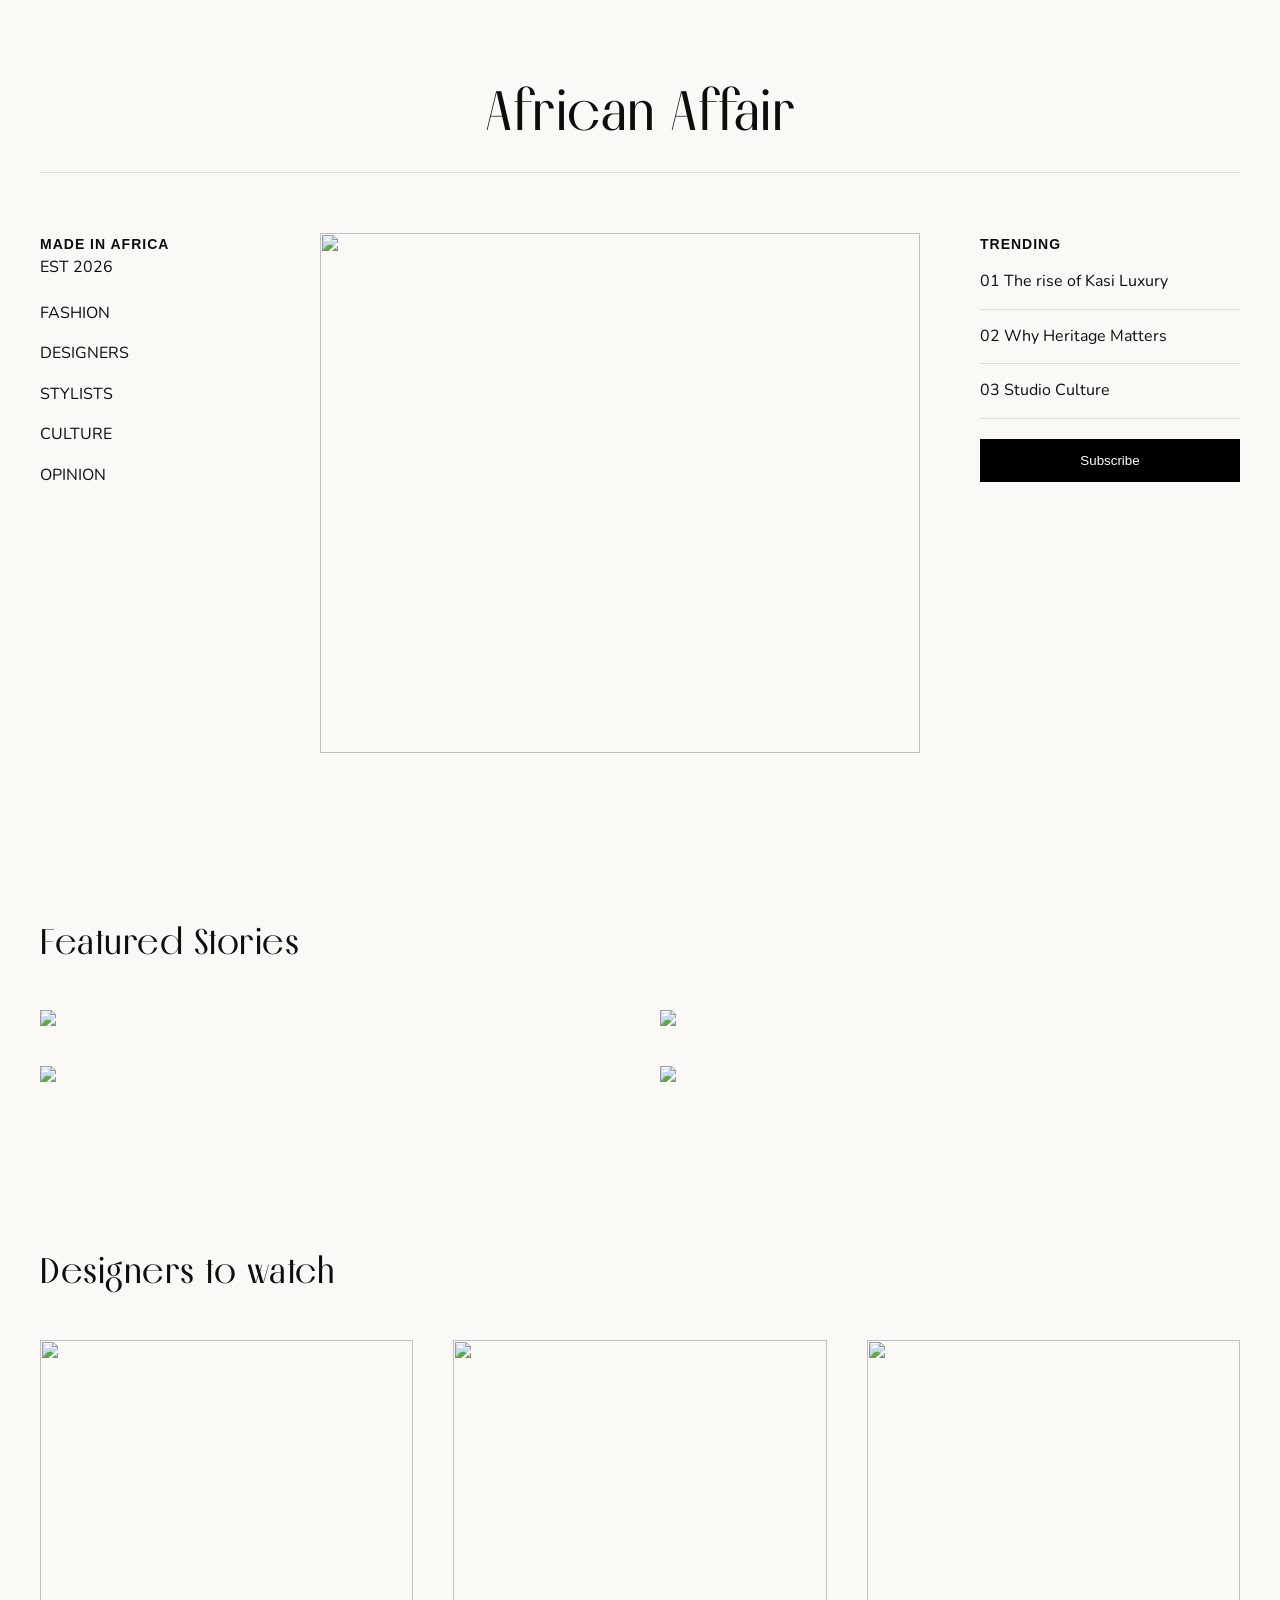
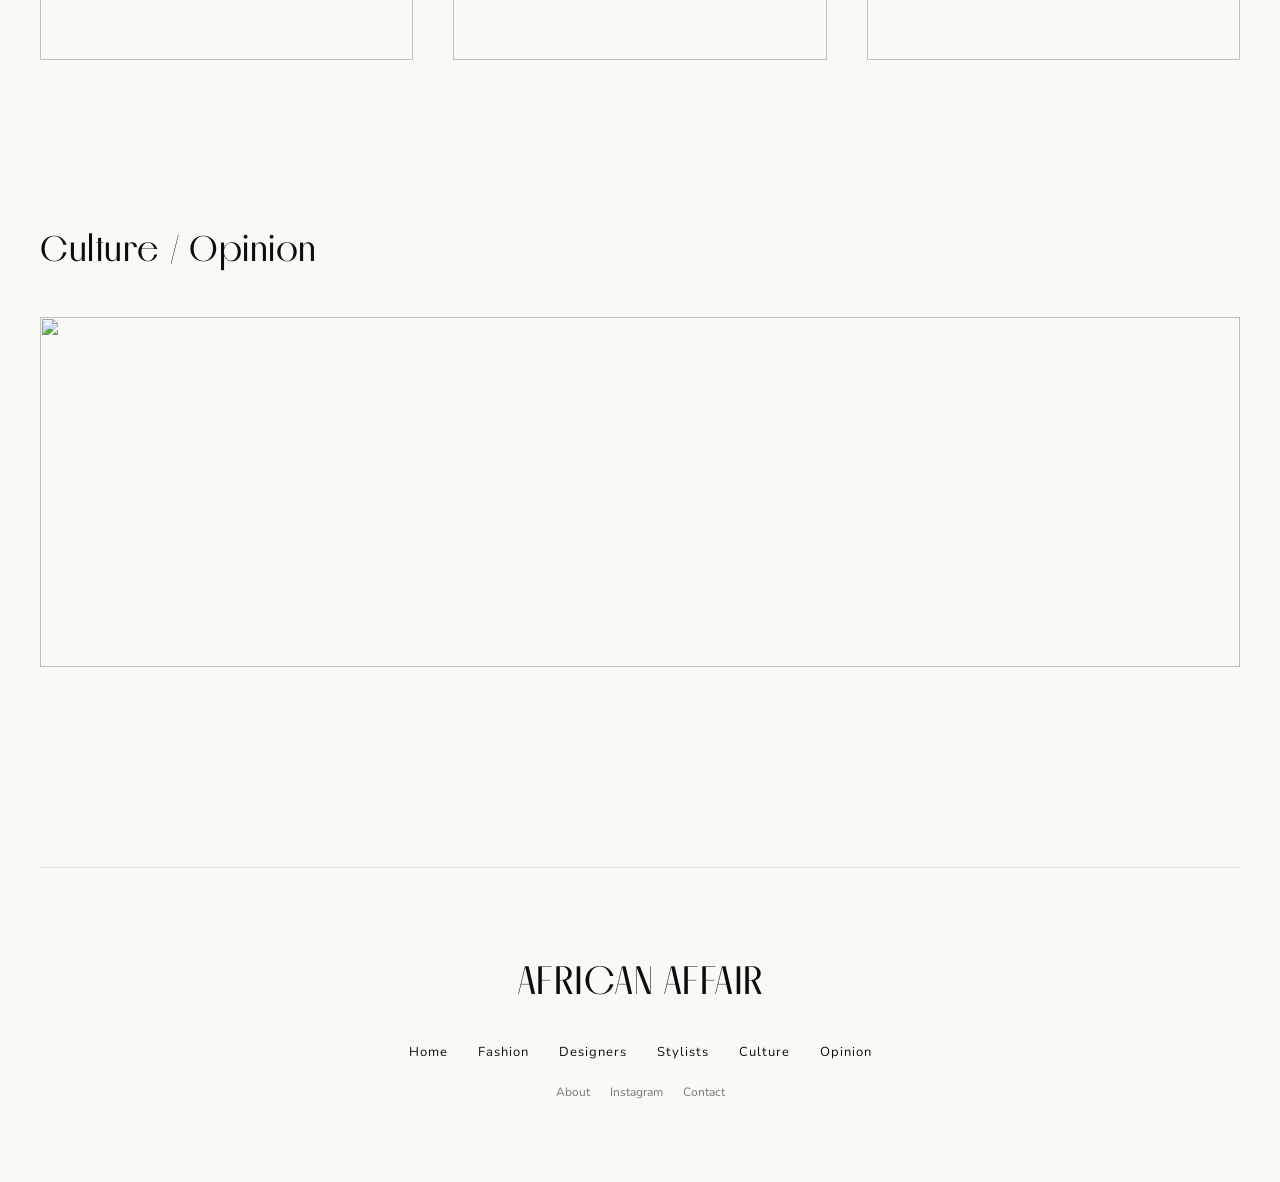
==== index.html @ b3bb27c6 "cha" ====
<!doctype html>
<html lang="en">
  <head>
    <meta charset="UTF-8" />
    <meta name="viewport" content="width=device-width, initial-scale=1.0" />
    <title>African Affair</title>

    <!-- FONTS -->
    <link
      href="https://fonts.googleapis.com/css2?family=Nunito:wght@300;400;600&family=Playfair+Display:wght@400;600&display=swap"
      rel="stylesheet"
    />

    <!-- CSS -->
    <link rel="stylesheet" href="CSS/styles.css" />
    <link rel="stylesheet" href="CSS/home.css" />
  </head>

  <body>
    <header class="header reveal">
      <h1>African Affair</h1>
    </header>

    <section class="hero reveal">
      <aside class="sidebar">
        <h3>MADE IN AFRICA</h3>
        <p>EST 2026</p>

        <nav>
          <a href="#">FASHION</a>
          <a href="#">DESIGNERS</a>
          <a href="#">STYLISTS</a>
          <a href="#">CULTURE</a>
          <a href="#">OPINION</a>
        </nav>
      </aside>

      <div class="hero-image">
        <a href="#" class="image-overlay">
          <img src="images/hero.jpg" />
          <div class="overlay-text">Fashion Heavy Hitters</div>
        </a>
      </div>

      <div class="trending">
        <h3>TRENDING</h3>
        <a href="#">01 The rise of Kasi Luxury</a>
        <a href="#">02 Why Heritage Matters</a>
        <a href="#">03 Studio Culture</a>
        <button>Subscribe</button>
      </div>
    </section>

    <section class="featured reveal">
      <h2>Featured Stories</h2>

      <div class="grid">
        <a href="#" class="card image-overlay">
          <img src="images/f1.jpg" />
          <div class="overlay-text">Soft power in tailoring</div>
        </a>

        <a href="#" class="card image-overlay">
          <img src="images/f2.jpg" />
          <div class="overlay-text">The return of craft</div>
        </a>

        <a href="#" class="card image-overlay">
          <img src="images/f3.jpg" />
          <div class="overlay-text">Street is the runway</div>
        </a>

        <a href="#" class="card image-overlay">
          <img src="images/f4.jpg" />
          <div class="overlay-text">Styling the new narrative</div>
        </a>
      </div>
    </section>

    <section class="designers reveal">
      <h2>Designers to watch</h2>

      <div class="grid">
        <a href="#" class="designer-card image-overlay">
          <img src="images/d1.jpg" />
          <div class="overlay-text">Lukhanyo — Cape Town</div>
        </a>

        <a href="#" class="designer-card image-overlay">
          <img src="images/d2.jpg" />
          <div class="overlay-text">Mmusso — Johannesburg</div>
        </a>

        <a href="#" class="designer-card image-overlay">
          <img src="images/d3.jpg" />
          <div class="overlay-text">Sindiso — Durban</div>
        </a>
      </div>
    </section>

    <section class="culture reveal">
      <h2>Culture / Opinion</h2>

      <a href="#" class="culture-link image-overlay">
        <img src="images/culture.jpg" />
        <div class="overlay-text large">Who defines African luxury?</div>
      </a>
    </section>

    <!-- ===================== -->
    <!-- 🧱 FOOTER -->
    <!-- ===================== -->
    <footer class="footer">
      <h2 class="footer-logo">AFRICAN AFFAIR</h2>

      <!-- MAIN LINKS -->
      <nav class="footer-main-nav">
        <a href="../index.html">Home</a>
        <a href="fashion.html">Fashion</a>
        <a href="#">Designers</a>
        <a href="#">Stylists</a>
        <a href="#">Culture</a>
        <a href="#">Opinion</a>
      </nav>

      <!-- SECONDARY LINKS -->
      <div class="footer-secondary">
        <a href="#">About</a>
        <a href="#">Instagram</a>
        <a href="#">Contact</a>
      </div>
    </footer>

    <script src="Javascript/script.js"></script>
  </body>
</html>
---- CSS/styles.css ----
/* ========================= */
/* 🎨 FONT */
/* ========================= */
@font-face {
  font-family: "Melodrama";
  src: url("../Fonts/Melodrama-Medium.otf") format("opentype");
  font-weight: 400 700;
  font-display: swap;
}

/* ========================= */
/* 🔄 RESET */
/* ========================= */

* {
  margin: 0;
  padding: 0;
  box-sizing: border-box;
}

/* ========================= */
/* 🌍 BASE */
/* ========================= */
body {
  background: #faf9f6;
  font-family: "Nunito", sans-serif;
  color: #0d0d0d;
  line-height: 1.6;
  scroll-behavior: smooth;

  padding-top: 20px; /* 👈 global push down */
}

/* ========================= */
/* 🖼 IMAGES */
/* ========================= */
img {
  width: 100%;
  height: auto;
  display: block;
}

/* ========================= */
/* 🔗 LINKS */
/* ========================= */
a {
  text-decoration: none;
  color: inherit;
}

/* ========================= */
/* 📐 LAYOUT */
/* ========================= */
.container,
.header,
section,
.footer {
  max-width: 1200px;
  margin: 0 auto;
  padding-left: 20px;
  padding-right: 20px;
}

/* ========================= */
/* 🧭 HEADER */
/* ========================= */
.header {
  display: flex;
  justify-content: center;
  align-items: center;
  text-align: center;

  padding: 60px 0 30px; /* 👈 fixes your issue */
  border-bottom: 1px solid #ddd;
  margin-bottom: 40px;
}

.header h1 {
  line-height: 1.1;
}

/* ========================= */
/* 📏 SECTION SPACING */
/* ========================= */
section {
  padding: 80px 0;
}

/* ========================= */
/* ✍️ TYPOGRAPHY */
/* ========================= */
h1,
h2 {
  font-family: "Melodrama", serif;
  letter-spacing: 0.5px;
}

h1 {
  font-size: 56px;
  font-weight: 500;
}

h2 {
  font-size: 36px;
  font-weight: 500;
  margin-bottom: 40px;
}

h3 {
  font-family: "Bebas Neue", sans-serif;
  letter-spacing: 1px;
  font-size: 14px;
}

/* ========================= */
/* 🧱 GRID SYSTEM */
/* ========================= */
.grid {
  display: grid;
  gap: 40px;
}

/* ========================= */
/* 🎬 ANIMATION */
/* ========================= */
.reveal {
  opacity: 0;
  transform: translateY(40px);
  transition: 0.8s ease;
}

.reveal.active {
  opacity: 1;
  transform: translateY(0);
}

/* ========================= */
/* 🧱 FOOTER */
/* ========================= */
.footer {
  margin-top: 120px;
  padding: 80px 20px;
  text-align: center;
  border-top: 1px solid #ddd;
}

.footer-logo {
  font-family: "Melodrama", serif;
  font-size: 40px;
  margin-bottom: 30px;
}

/* NAV */
.footer-main-nav {
  display: flex;
  justify-content: center;
  flex-wrap: wrap;
  gap: 30px;
  margin-bottom: 20px;
}

.footer-main-nav a {
  font-size: 13px;
  letter-spacing: 1px;
  position: relative;
}

.footer-main-nav a::after {
  content: "";
  width: 0%;
  height: 1px;
  background: #0d0d0d;
  position: absolute;
  left: 0;
  bottom: -4px;
  transition: 0.3s ease;
}

.footer-main-nav a:hover::after {
  width: 100%;
}

/* SECONDARY */
.footer-secondary {
  display: flex;
  justify-content: center;
  gap: 20px;
  font-size: 12px;
  color: #777;
}

.footer-secondary a:hover {
  color: #000;
}

/* ========================= */
/* 📱 RESPONSIVE */
/* ========================= */
@media (max-width: 900px) {
  h1 {
    font-size: 42px;
  }

  h2 {
    font-size: 28px;
  }
}

@media (max-width: 600px) {
  .footer-main-nav {
    flex-direction: column;
    gap: 15px;
  }

  .footer-secondary {
    flex-direction: column;
    gap: 10px;
  }
}
---- CSS/home.css ----
/* ========================= */
/* HERO */
/* ========================= */
.hero {
  display: grid;
  grid-template-columns: 220px 1fr 260px;
  gap: 60px;
  padding-top: 20px; /* 👈 pulls content closer to header */
}

/* SIDEBAR */
.sidebar nav {
  display: flex;
  flex-direction: column;
  gap: 15px;
  margin-top: 20px;
}

.sidebar a {
  position: relative;
}

.sidebar a::after {
  content: "";
  width: 0%;
  height: 1px;
  background: black;
  position: absolute;
  left: 0;
  bottom: -2px;
  transition: 0.3s;
}

.sidebar a:hover::after {
  width: 100%;
}

/* IMAGE OVERLAY */
.image-overlay {
  position: relative;
  overflow: hidden;
}

.image-overlay img {
  transition: 0.6s ease;
}

.image-overlay:hover img {
  transform: scale(1.08);
}

.overlay-text {
  position: absolute;
  bottom: 20px;
  left: 20px;
  color: white;
  font-size: 18px;
  opacity: 0;
  transition: 0.4s;
}

.overlay-text.large {
  font-size: 28px;
}

.image-overlay:hover .overlay-text {
  opacity: 1;
}

/* HERO IMAGE */
.hero-image img {
  height: 520px;
  object-fit: cover;
}

/* TRENDING */
.trending a {
  display: block;
  padding: 14px 0;
  border-bottom: 1px solid #ddd;
  transition: 0.3s;
}

.trending a:hover {
  padding-left: 10px;
}

.trending button {
  margin-top: 20px;
  padding: 14px;
  width: 100%;
  background: black;
  color: white;
  border: none;
  cursor: pointer;
}

/* FEATURED */
.featured .grid {
  grid-template-columns: repeat(2, 1fr);
}

/* DESIGNERS */
.designers .grid {
  grid-template-columns: repeat(3, 1fr);
}

.designer-card img {
  height: 320px;
  object-fit: cover;
}

/* CULTURE */
.culture img {
  height: 350px;
  object-fit: cover;
}

/* ========================= */
/* 📱 RESPONSIVE */
/* ========================= */
@media (max-width: 900px) {
  .hero {
    grid-template-columns: 1fr;
  }

  .featured .grid,
  .designers .grid {
    grid-template-columns: 1fr;
  }

  .hero-image img {
    height: 300px;
  }
}
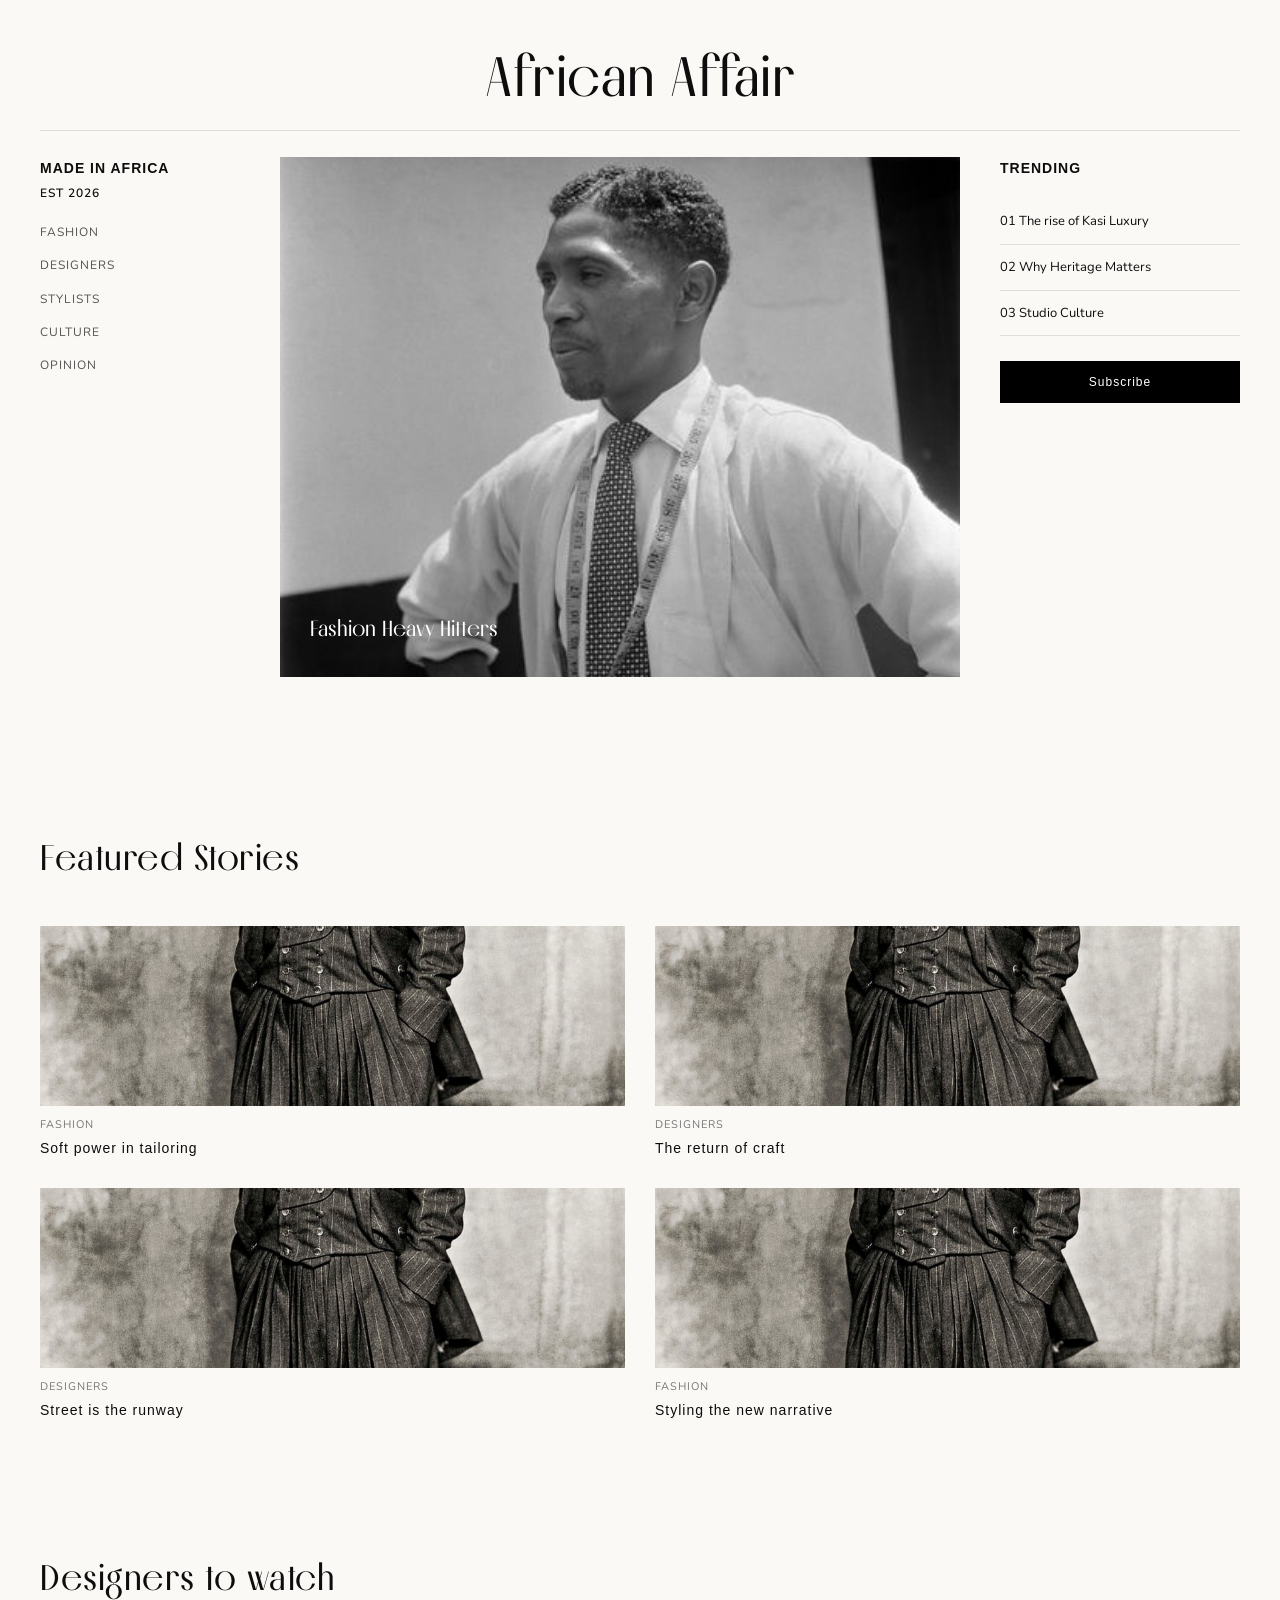
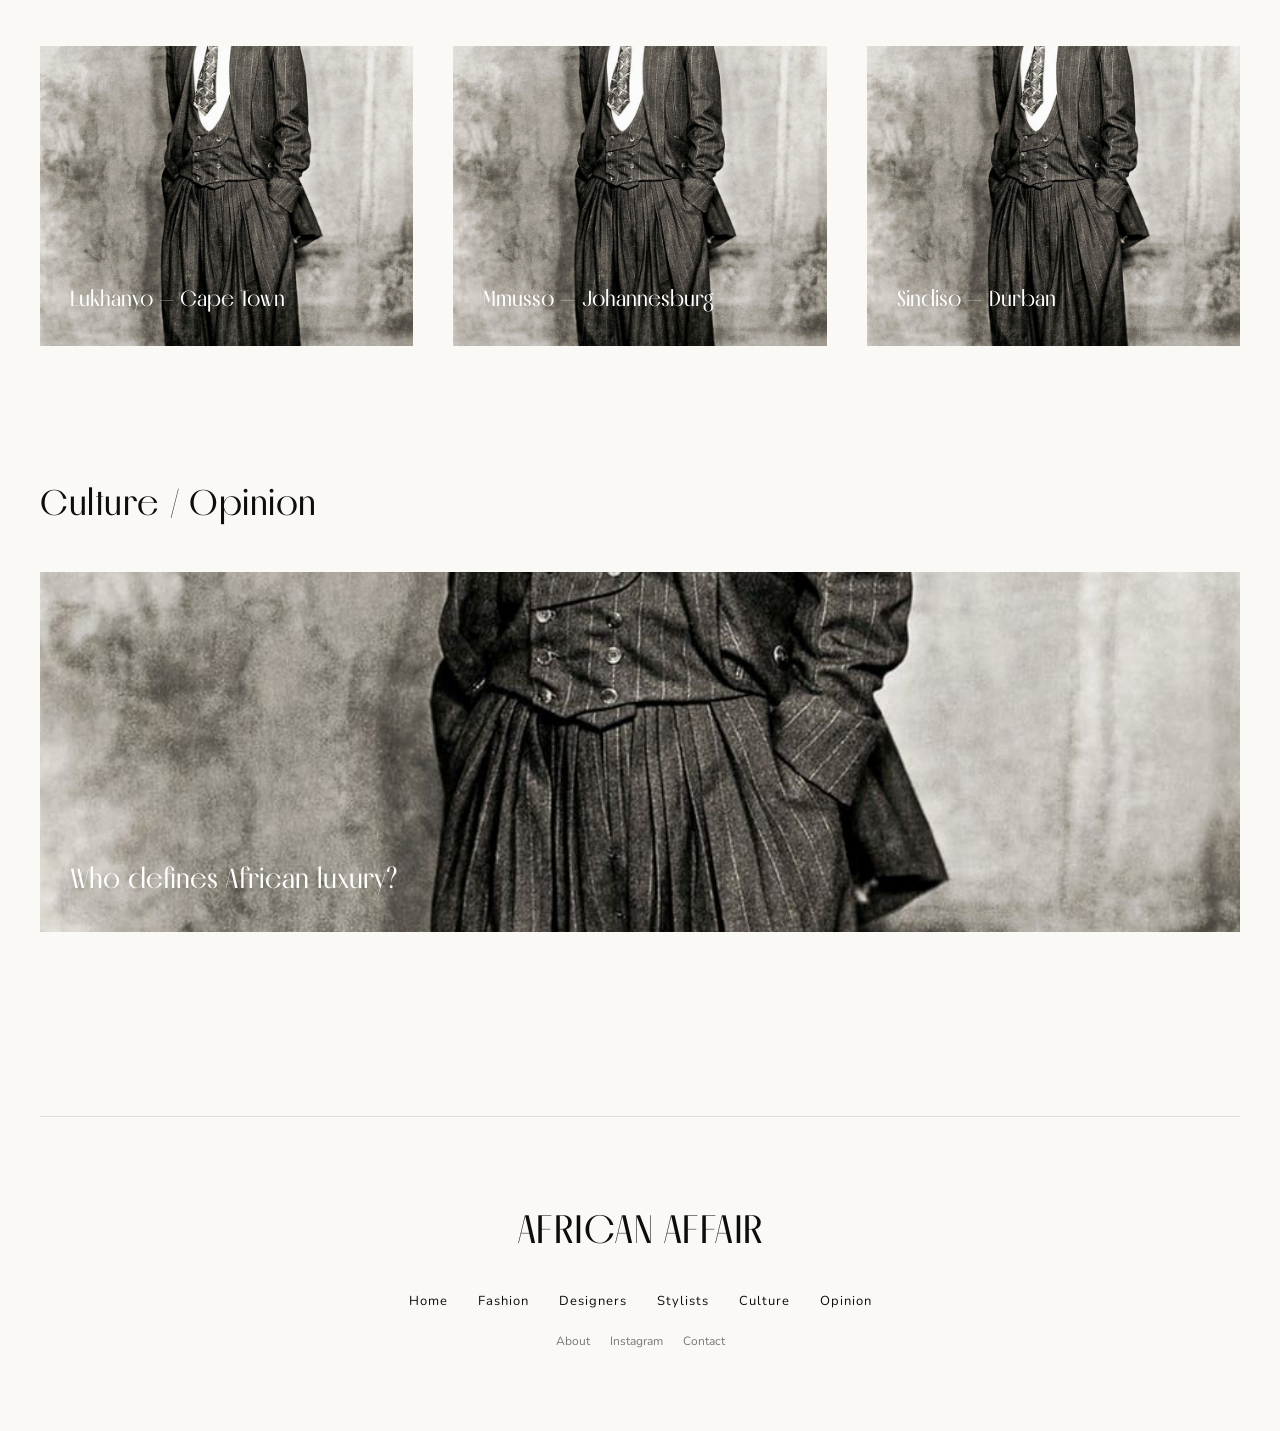
==== commit f53c3d9e: "cha" ====
--- a/index.html
+++ b/index.html
@@ -37,7 +37,7 @@
 
       <div class="hero-image">
         <a href="#" class="image-overlay">
-          <img src="images/hero.jpg" />
+          <img src="Images/Stories/Martin Molefe profile.jpg" />
           <div class="overlay-text">Fashion Heavy Hitters</div>
         </a>
       </div>
@@ -52,29 +52,35 @@
     </section>
 
     <section class="featured reveal">
-      <h2>Featured Stories</h2>
+  <h2>Featured Stories</h2>
 
-      <div class="grid">
-        <a href="#" class="card image-overlay">
-          <img src="images/f1.jpg" />
-          <div class="overlay-text">Soft power in tailoring</div>
-        </a>
+  <div class="grid">
+    <a href="#" class="card">
+      <img src="Images/Stories/Tailoring.jpg" />
+      <p class="category">FASHION</p>
+      <h3>Soft power in tailoring</h3>
+    </a>
 
-        <a href="#" class="card image-overlay">
-          <img src="images/f2.jpg" />
-          <div class="overlay-text">The return of craft</div>
-        </a>
+    <a href="#" class="card">
+      <img src="Images/Stories/Tailoring.jpg" />
+      <p class="category">DESIGNERS</p>
+      <h3>The return of craft</h3>
+    </a>
 
-        <a href="#" class="card image-overlay">
-          <img src="images/f3.jpg" />
-          <div class="overlay-text">Street is the runway</div>
-        </a>
+    <a href="#" class="card">
+      <img src="Images/Stories/Tailoring.jpg" />
+      <p class="category">DESIGNERS</p>
+      <h3>Street is the runway</h3>
+    </a>
 
-        <a href="#" class="card image-overlay">
-          <img src="images/f4.jpg" />
-          <div class="overlay-text">Styling the new narrative</div>
-        </a>
-      </div>
+    <a href="#" class="card">
+      <img src="Images/Stories/Tailoring.jpg" />
+      <p class="category">FASHION</p>
+      <h3>Styling the new narrative</h3>
+    </a>
+  </div>
+</section>
+
     </section>
 
     <section class="designers reveal">
@@ -82,17 +88,17 @@
 
       <div class="grid">
         <a href="#" class="designer-card image-overlay">
-          <img src="images/d1.jpg" />
+          <img src="Images/Stories/Tailoring.jpg" />
           <div class="overlay-text">Lukhanyo — Cape Town</div>
         </a>
 
         <a href="#" class="designer-card image-overlay">
-          <img src="images/d2.jpg" />
+          <img src="Images/Stories/Tailoring.jpg" />
           <div class="overlay-text">Mmusso — Johannesburg</div>
         </a>
 
         <a href="#" class="designer-card image-overlay">
-          <img src="images/d3.jpg" />
+          <img src="Images/Stories/Tailoring.jpg" />
           <div class="overlay-text">Sindiso — Durban</div>
         </a>
       </div>
@@ -102,7 +108,7 @@
       <h2>Culture / Opinion</h2>
 
       <a href="#" class="culture-link image-overlay">
-        <img src="images/culture.jpg" />
+        <img src="Images/Stories/Tailoring.jpg" />
         <div class="overlay-text large">Who defines African luxury?</div>
       </a>
     </section>
--- a/CSS/styles.css
+++ b/CSS/styles.css
@@ -1,5 +1,5 @@
 /* ========================= */
-/* 🎨 FONT */
+/* FONT */
 /* ========================= */
 @font-face {
   font-family: "Melodrama";
@@ -9,9 +9,8 @@
 }
 
 /* ========================= */
-/* 🔄 RESET */
-/* ========================= */
-
+/* RESET */
+/* ========================= */
 * {
   margin: 0;
   padding: 0;
@@ -19,7 +18,7 @@
 }
 
 /* ========================= */
-/* 🌍 BASE */
+/* BASE */
 /* ========================= */
 body {
   background: #faf9f6;
@@ -27,12 +26,11 @@
   color: #0d0d0d;
   line-height: 1.6;
   scroll-behavior: smooth;
-
-  padding-top: 20px; /* 👈 global push down */
-}
-
-/* ========================= */
-/* 🖼 IMAGES */
+  padding-top: 10px;
+}
+
+/* ========================= */
+/* IMAGES */
 /* ========================= */
 img {
   width: 100%;
@@ -41,7 +39,7 @@
 }
 
 /* ========================= */
-/* 🔗 LINKS */
+/* LINKS */
 /* ========================= */
 a {
   text-decoration: none;
@@ -49,7 +47,7 @@
 }
 
 /* ========================= */
-/* 📐 LAYOUT */
+/* LAYOUT */
 /* ========================= */
 .container,
 .header,
@@ -62,17 +60,16 @@
 }
 
 /* ========================= */
-/* 🧭 HEADER */
+/* HEADER */
 /* ========================= */
 .header {
   display: flex;
   justify-content: center;
   align-items: center;
   text-align: center;
-
-  padding: 60px 0 30px; /* 👈 fixes your issue */
+  padding: 36px 0 22px;
   border-bottom: 1px solid #ddd;
-  margin-bottom: 40px;
+  margin-bottom: 18px;
 }
 
 .header h1 {
@@ -80,14 +77,14 @@
 }
 
 /* ========================= */
-/* 📏 SECTION SPACING */
+/* SECTION SPACING */
 /* ========================= */
 section {
-  padding: 80px 0;
-}
-
-/* ========================= */
-/* ✍️ TYPOGRAPHY */
+  padding: 64px 0;
+}
+
+/* ========================= */
+/* TYPOGRAPHY */
 /* ========================= */
 h1,
 h2 {
@@ -113,7 +110,7 @@
 }
 
 /* ========================= */
-/* 🧱 GRID SYSTEM */
+/* GRID SYSTEM */
 /* ========================= */
 .grid {
   display: grid;
@@ -121,12 +118,11 @@
 }
 
 /* ========================= */
-/* 🎬 ANIMATION */
+/* ANIMATION */
 /* ========================= */
 .reveal {
-  opacity: 0;
-  transform: translateY(40px);
-  transition: 0.8s ease;
+  opacity: 1;
+  transform: none;
 }
 
 .reveal.active {
@@ -135,7 +131,7 @@
 }
 
 /* ========================= */
-/* 🧱 FOOTER */
+/* FOOTER */
 /* ========================= */
 .footer {
   margin-top: 120px;
@@ -150,7 +146,6 @@
   margin-bottom: 30px;
 }
 
-/* NAV */
 .footer-main-nav {
   display: flex;
   justify-content: center;
@@ -180,7 +175,6 @@
   width: 100%;
 }
 
-/* SECONDARY */
 .footer-secondary {
   display: flex;
   justify-content: center;
@@ -194,7 +188,7 @@
 }
 
 /* ========================= */
-/* 📱 RESPONSIVE */
+/* RESPONSIVE */
 /* ========================= */
 @media (max-width: 900px) {
   h1 {
--- a/CSS/home.css
+++ b/CSS/home.css
@@ -1,33 +1,57 @@
 /* ========================= */
-/* HERO */
+/* 🖼 HERO */
 /* ========================= */
 .hero {
   display: grid;
-  grid-template-columns: 220px 1fr 260px;
-  gap: 60px;
-  padding-top: 20px; /* 👈 pulls content closer to header */
-}
-
-/* SIDEBAR */
+  grid-template-columns: 200px 1fr 240px;
+  gap: 40px;
+  margin-top: 0;
+  padding-top: 8px;
+  padding-bottom: 28px;
+  align-items: start;
+}
+
+/* ========================= */
+/* 📌 SIDEBAR */
+/* ========================= */
+.sidebar {
+  font-size: 12px;
+  letter-spacing: 1px;
+}
+
+.sidebar h3 {
+  margin-bottom: 5px;
+}
+
+.sidebar p {
+  margin-bottom: 20px;
+  font-weight: 600;
+}
+
 .sidebar nav {
   display: flex;
   flex-direction: column;
-  gap: 15px;
-  margin-top: 20px;
+  gap: 14px;
 }
 
 .sidebar a {
   position: relative;
+  opacity: 0.7;
+  transition: 0.3s ease;
+}
+
+.sidebar a:hover {
+  opacity: 1;
 }
 
 .sidebar a::after {
   content: "";
   width: 0%;
   height: 1px;
-  background: black;
+  background: #000;
   position: absolute;
   left: 0;
-  bottom: -2px;
+  bottom: -3px;
   transition: 0.3s;
 }
 
@@ -35,50 +59,58 @@
   width: 100%;
 }
 
-/* IMAGE OVERLAY */
+/* ========================= */
+/* 🖼 HERO IMAGE */
+/* ========================= */
+.hero-image {
+  position: relative;
+  overflow: hidden;
+}
+
+.hero-image img {
+  height: 520px;
+  object-fit: cover;
+  transition: transform 0.8s ease;
+}
+
+.hero-image:hover img {
+  transform: scale(1.05);
+}
+
+/* ========================= */
+/* 📝 HERO OVERLAY */
+/* ========================= */
 .image-overlay {
   position: relative;
-  overflow: hidden;
-}
-
-.image-overlay img {
-  transition: 0.6s ease;
-}
-
-.image-overlay:hover img {
-  transform: scale(1.08);
+  display: block;
 }
 
 .overlay-text {
   position: absolute;
-  bottom: 20px;
-  left: 20px;
+  bottom: 30px;
+  left: 30px;
   color: white;
-  font-size: 18px;
-  opacity: 0;
-  transition: 0.4s;
-}
-
-.overlay-text.large {
-  font-size: 28px;
-}
-
-.image-overlay:hover .overlay-text {
-  opacity: 1;
-}
-
-/* HERO IMAGE */
-.hero-image img {
-  height: 520px;
-  object-fit: cover;
-}
-
-/* TRENDING */
+  font-size: 22px;
+  font-family: "Melodrama", serif;
+  max-width: 70%;
+}
+
+/* ========================= */
+/* 📈 TRENDING */
+/* ========================= */
+.trending {
+  font-size: 13px;
+}
+
+.trending h3 {
+  margin-bottom: 20px;
+}
+
 .trending a {
   display: block;
-  padding: 14px 0;
+  padding: 12px 0;
   border-bottom: 1px solid #ddd;
-  transition: 0.3s;
+  transition: 0.3s ease;
 }
 
 .trending a:hover {
@@ -86,34 +118,87 @@
 }
 
 .trending button {
-  margin-top: 20px;
+  margin-top: 25px;
   padding: 14px;
   width: 100%;
   background: black;
   color: white;
   border: none;
   cursor: pointer;
-}
-
-/* FEATURED */
+  font-size: 12px;
+  letter-spacing: 1px;
+}
+
+.trending button:hover {
+  background: #222;
+}
+
+/* ========================= */
+/* ✨ FEATURED STORIES */
+/* ========================= */
+.featured {
+  margin-top: 60px;
+}
+
 .featured .grid {
   grid-template-columns: repeat(2, 1fr);
-}
-
-/* DESIGNERS */
+  gap: 30px;
+}
+
+/* CARD */
+.card img {
+  height: 180px;
+  object-fit: cover;
+  margin-bottom: 10px;
+}
+
+/* CATEGORY */
+.card .category {
+  font-size: 11px;
+  letter-spacing: 1px;
+  text-transform: uppercase;
+  color: #777;
+  margin-bottom: 5px;
+}
+
+/* TITLE */
+.card h3 {
+  font-size: 14px;
+  font-weight: 500;
+  line-height: 1.4;
+}
+
+/* HOVER */
+.card:hover img {
+  opacity: 0.9;
+}
+
+.card:hover h3 {
+  text-decoration: underline;
+}
+
+/* ========================= */
+/* 👗 DESIGNERS */
+/* ========================= */
 .designers .grid {
   grid-template-columns: repeat(3, 1fr);
 }
 
 .designer-card img {
-  height: 320px;
-  object-fit: cover;
-}
-
-/* CULTURE */
+  height: 300px;
+  object-fit: cover;
+}
+
+/* ========================= */
+/* 🌍 CULTURE */
+/* ========================= */
 .culture img {
-  height: 350px;
-  object-fit: cover;
+  height: 360px;
+  object-fit: cover;
+}
+
+.overlay-text.large {
+  font-size: 28px;
 }
 
 /* ========================= */
@@ -122,14 +207,16 @@
 @media (max-width: 900px) {
   .hero {
     grid-template-columns: 1fr;
+    gap: 30px;
+    padding-top: 6px;
+  }
+
+  .hero-image img {
+    height: 380px;
   }
 
   .featured .grid,
   .designers .grid {
     grid-template-columns: 1fr;
   }
-
-  .hero-image img {
-    height: 300px;
-  }
-}
+}
